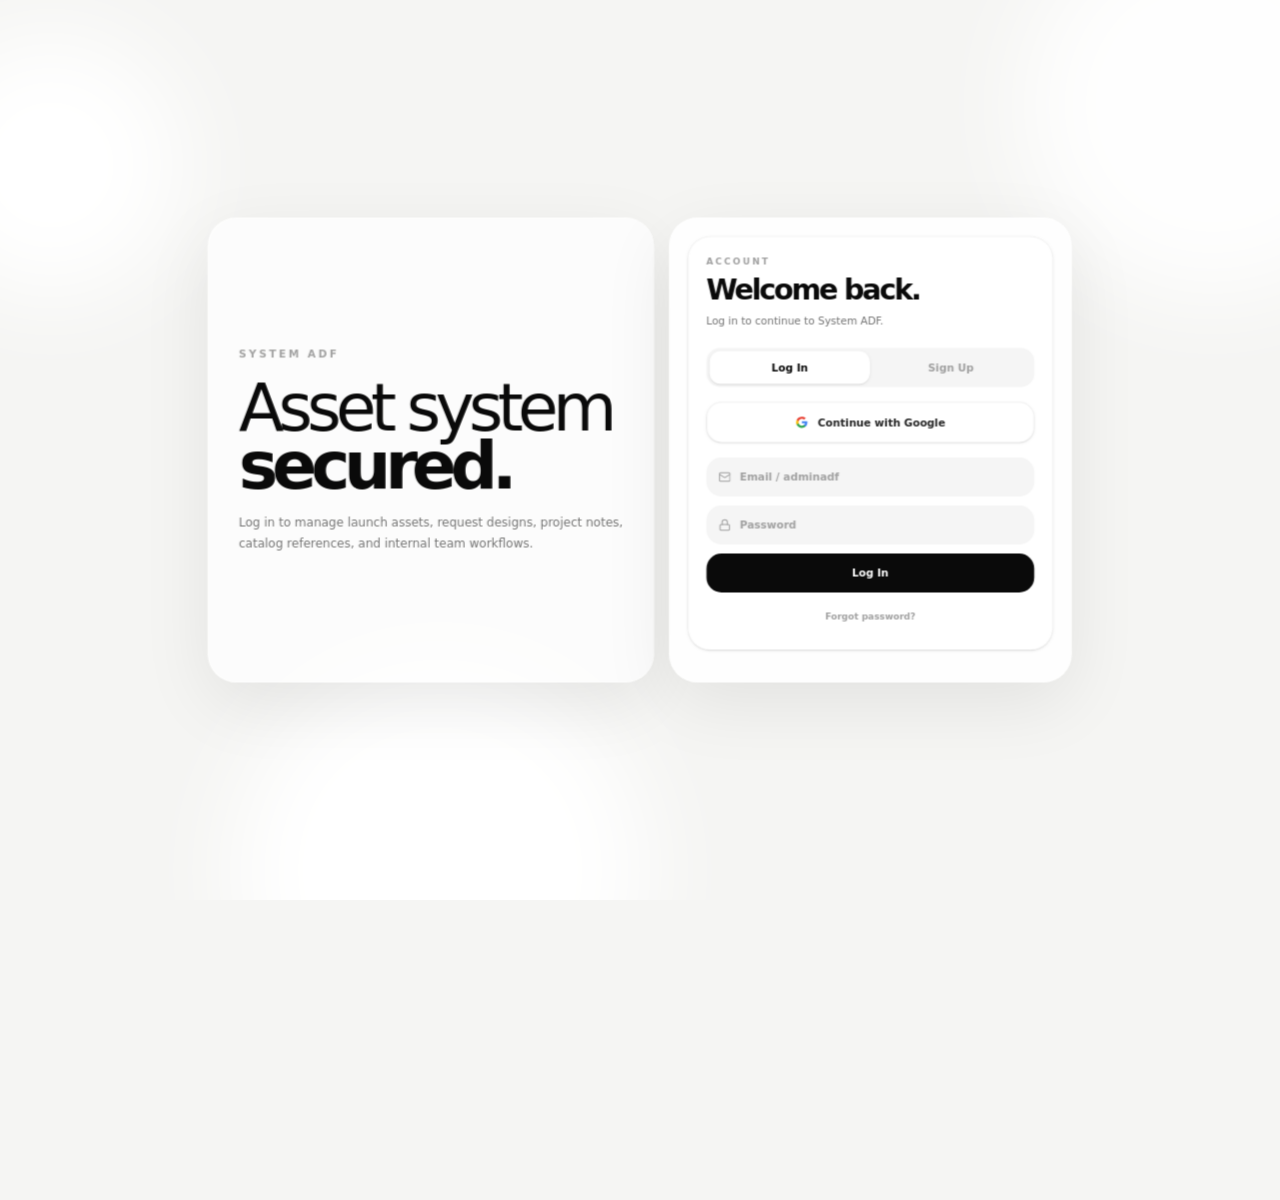
==== index.html @ 6bb736f2 "Updates" ====
<!doctype html>
<html lang="en">
  <head>
    <meta charset="UTF-8" />
    <meta name="viewport" content="width=device-width, initial-scale=1.0, viewport-fit=cover" />
    
    <title>SystemADF | Asset Management</title>
    <meta name="description" content="ADF Central Intelligence System - Empowering forward-thinking brands with intelligent strategy and radical visual systems." />
    <meta name="google-site-verification" content="googlee403290d1db632d6" />

    <meta property="og:type" content="website" />
    <meta property="og:url" content="https://systemadf.site/" />
    <meta property="og:title" content="SystemADF | Central Intelligence System" />
    <meta property="og:description" content="Strategic design tracking and asset management for PT AKG DF." />
    <meta property="og:image" content="./brand/favicon-new 10.32.55.png" />

    <meta property="twitter:card" content="summary_large_image" />
    <meta property="twitter:url" content="https://systemadf.site/" />
    <meta property="twitter:title" content="SystemADF | Asset Management" />
    <meta property="twitter:description" content="Strategic design tracking and asset management for PT AKG DF." />
    <meta property="twitter:image" content="/brand/favicon-new 10.32.55.png" />
    
    <link rel="icon" type="image/png" href="./brand/favicon-new 10.32.55.png" />

    <script>
      (function restoreSpaRoute(location) {
        var params = new URLSearchParams(location.search);
        var redirectPath = params.get("p");

        if (!redirectPath) return;

        var redirectQuery = params.get("q");
        var restoredUrl = redirectPath.replace(/~and~/g, "&");

        if (redirectQuery) {
          restoredUrl += "?" + redirectQuery.replace(/~and~/g, "&");
        }

        restoredUrl += location.hash || "";
        window.history.replaceState({ adf: true, path: redirectPath }, "", restoredUrl);
      })(window.location);
    </script>
    <script type="module" crossorigin src="./assets/index-CcTRV_Rc.js"></script>
    <link rel="stylesheet" crossorigin href="./assets/index-Cx4DNdIp.css">
  </head>
  <body>
    <div id="root"></div>
  </body>
</html>
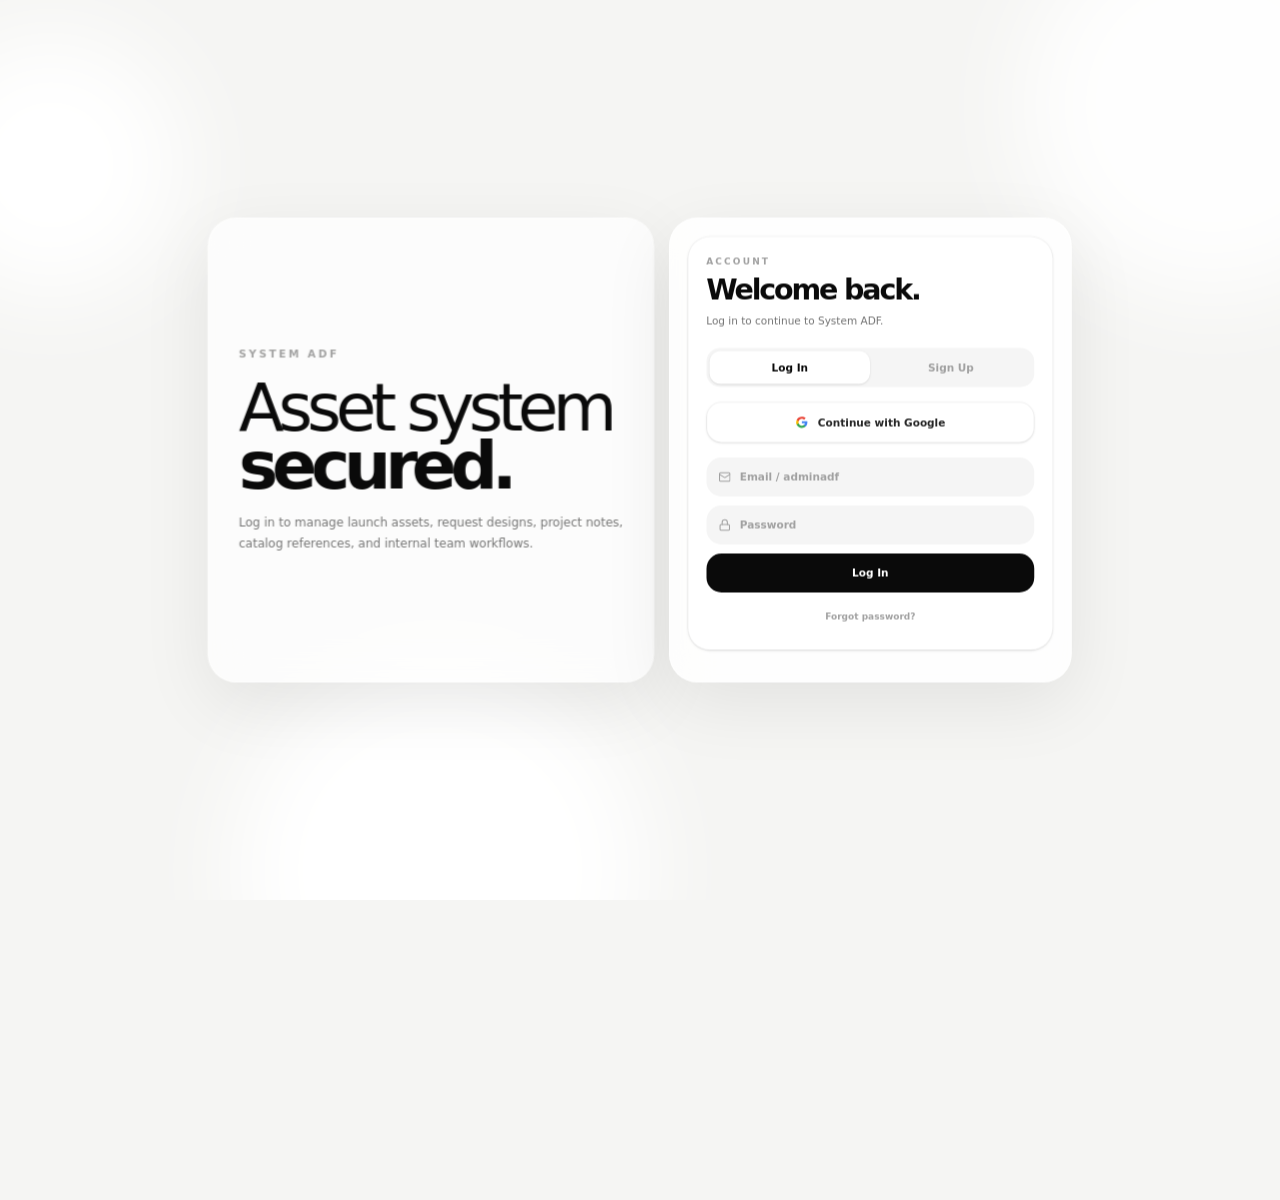
==== commit aa99b61c: "Updates" ====
--- a/index.html
+++ b/index.html
@@ -40,7 +40,7 @@
         window.history.replaceState({ adf: true, path: redirectPath }, "", restoredUrl);
       })(window.location);
     </script>
-    <script type="module" crossorigin src="./assets/index-CcTRV_Rc.js"></script>
+    <script type="module" crossorigin src="./assets/index-CkBpWGHb.js"></script>
     <link rel="stylesheet" crossorigin href="./assets/index-Cx4DNdIp.css">
   </head>
   <body>
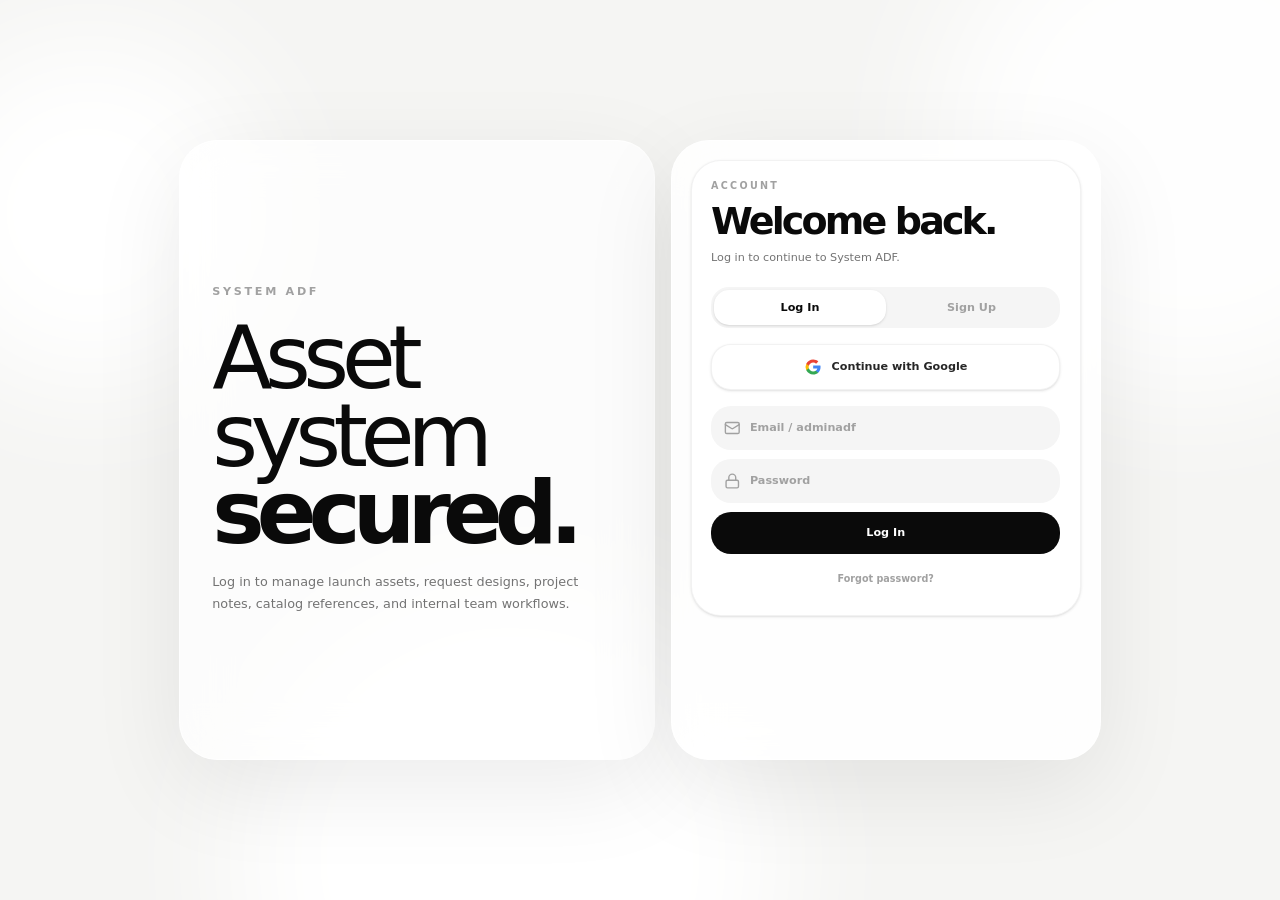
==== commit ad560272: "Updates" ====
--- a/index.html
+++ b/index.html
@@ -40,8 +40,8 @@
         window.history.replaceState({ adf: true, path: redirectPath }, "", restoredUrl);
       })(window.location);
     </script>
-    <script type="module" crossorigin src="./assets/index-CkBpWGHb.js"></script>
-    <link rel="stylesheet" crossorigin href="./assets/index-Cx4DNdIp.css">
+    <script type="module" crossorigin src="./assets/index-DRBzmNRh.js"></script>
+    <link rel="stylesheet" crossorigin href="./assets/index-OEfSvI3X.css">
   </head>
   <body>
     <div id="root"></div>
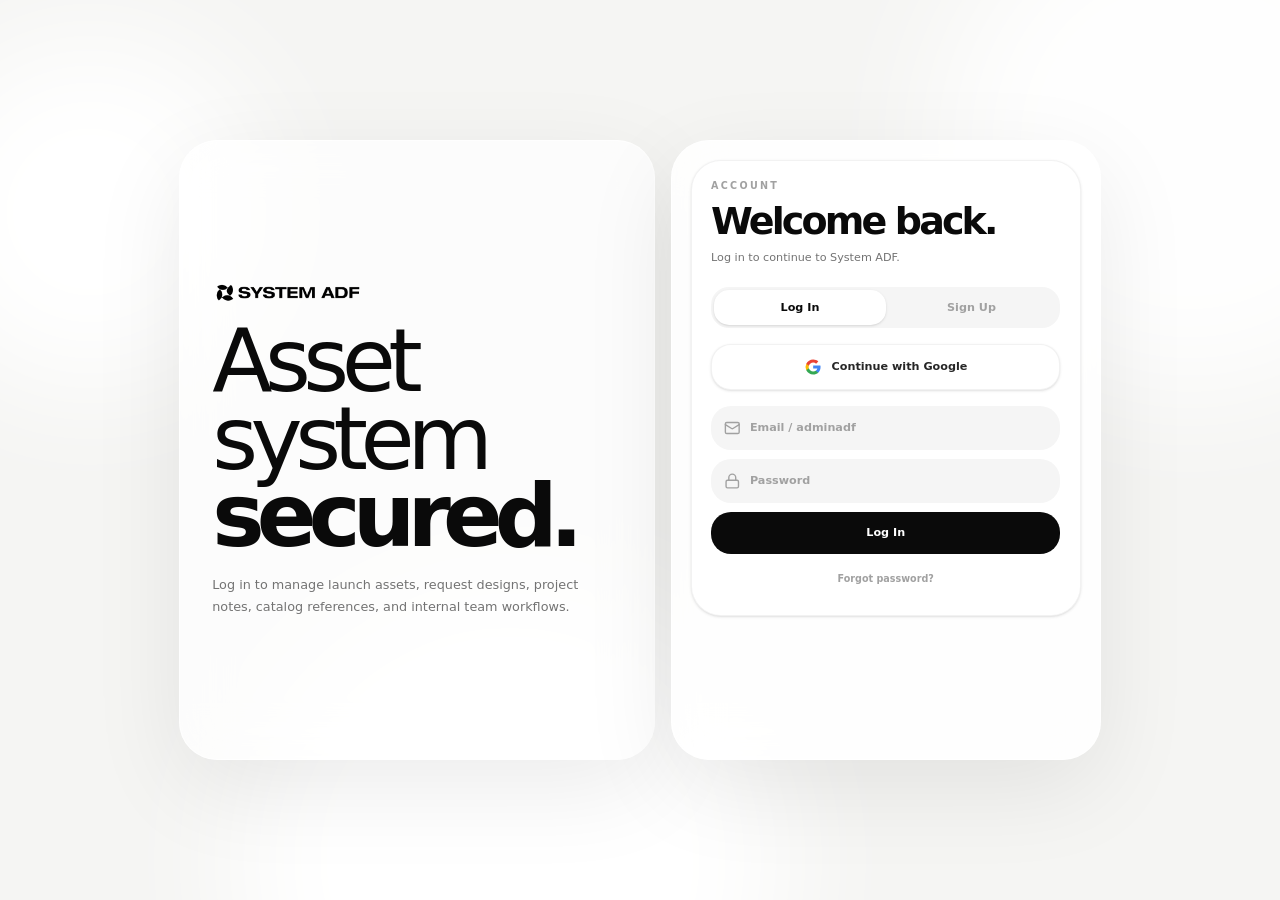
==== commit 6e36ac7f: "Updates" ====
--- a/index.html
+++ b/index.html
@@ -4,6 +4,12 @@
     <meta charset="UTF-8" />
     <meta name="viewport" content="width=device-width, initial-scale=1.0, viewport-fit=cover" />
     
+    <link rel="manifest" href="/manifest.webmanifest" />
+    <link rel="apple-touch-icon" href="/app-icons/apple-touch-icon.png" />
+    <meta name="theme-color" content="#f5f5f3" />
+    <meta name="apple-mobile-web-app-capable" content="yes" />
+    <meta name="apple-mobile-web-app-title" content="SystemADF" />
+    <meta name="apple-mobile-web-app-status-bar-style" content="default" />
     <title>SystemADF | Asset Management</title>
     <meta name="description" content="ADF Central Intelligence System - Empowering forward-thinking brands with intelligent strategy and radical visual systems." />
     <meta name="google-site-verification" content="googlee403290d1db632d6" />
@@ -12,15 +18,15 @@
     <meta property="og:url" content="https://systemadf.site/" />
     <meta property="og:title" content="SystemADF | Central Intelligence System" />
     <meta property="og:description" content="Strategic design tracking and asset management for PT AKG DF." />
-    <meta property="og:image" content="./brand/favicon-new 10.32.55.png" />
+    <meta property="og:image" content="/brand/system-adf-logo.png" />
 
     <meta property="twitter:card" content="summary_large_image" />
     <meta property="twitter:url" content="https://systemadf.site/" />
     <meta property="twitter:title" content="SystemADF | Asset Management" />
     <meta property="twitter:description" content="Strategic design tracking and asset management for PT AKG DF." />
-    <meta property="twitter:image" content="/brand/favicon-new 10.32.55.png" />
+    <meta property="twitter:image" content="/brand/system-adf-logo.png" />
     
-    <link rel="icon" type="image/png" href="./brand/favicon-new 10.32.55.png" />
+    <link rel="icon" type="image/png" href="/brand/favicon-new 10.32.55.png" />
 
     <script>
       (function restoreSpaRoute(location) {
@@ -40,8 +46,8 @@
         window.history.replaceState({ adf: true, path: redirectPath }, "", restoredUrl);
       })(window.location);
     </script>
-    <script type="module" crossorigin src="./assets/index-DRBzmNRh.js"></script>
-    <link rel="stylesheet" crossorigin href="./assets/index-OEfSvI3X.css">
+    <script type="module" crossorigin src="/assets/index-DAMsmthS.js"></script>
+    <link rel="stylesheet" crossorigin href="/assets/index-B2Yzzhyv.css">
   </head>
   <body>
     <div id="root"></div>
